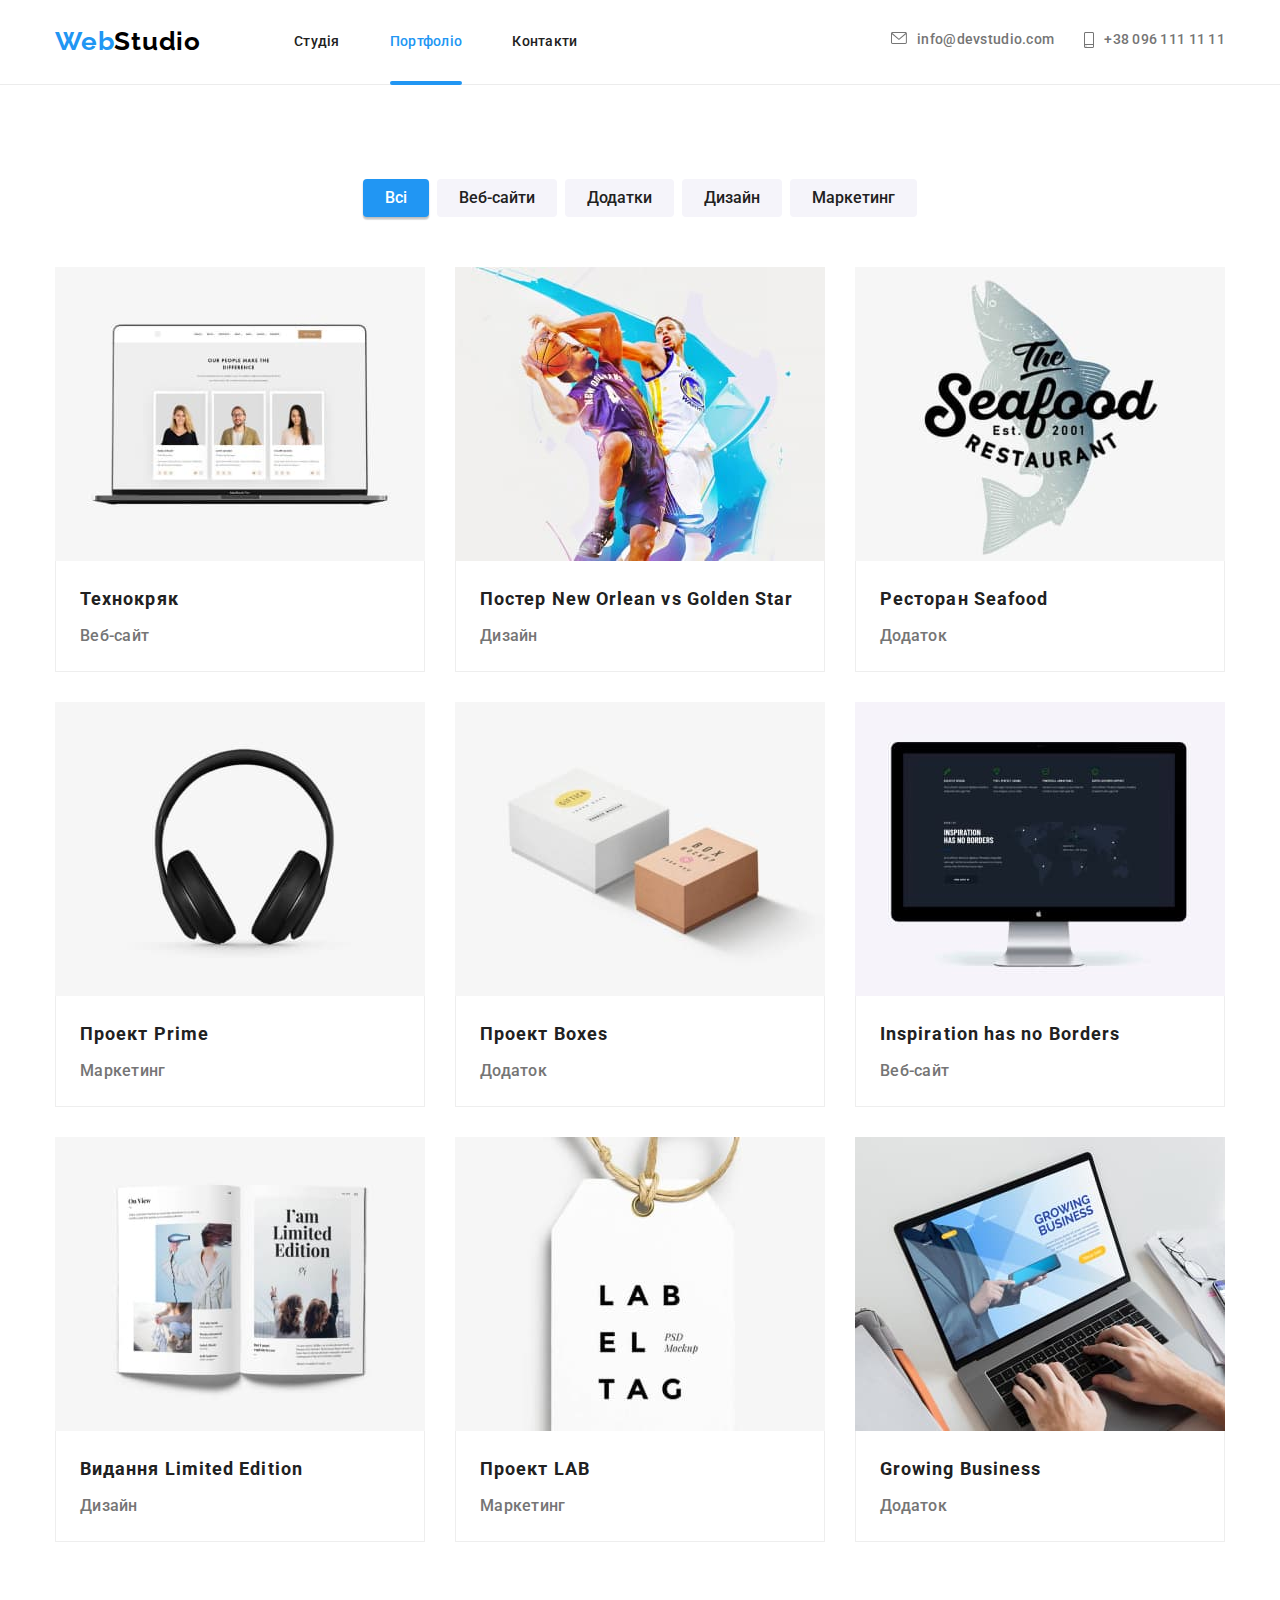
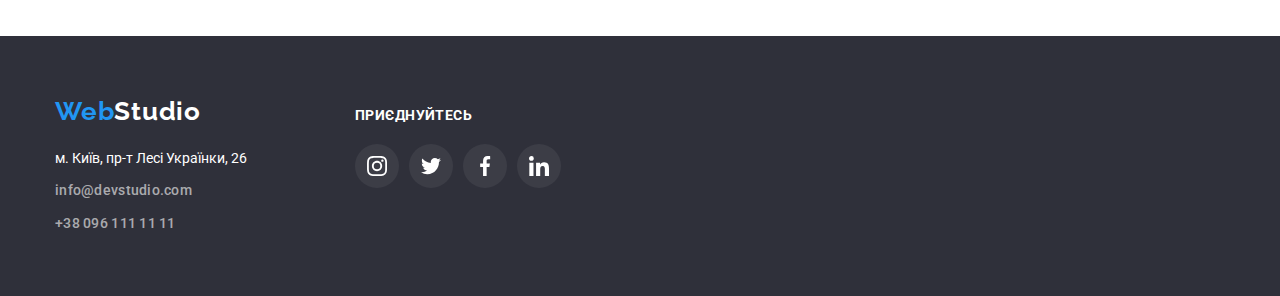
==== portfolio.html @ 5dd77292 "Зберігає зміни" ====
<!DOCTYPE html>
<html lang="uk">
  <head>
    <meta charset="UTF-8" />
    <meta http-equiv="X-UA-Compatible" content="IE=edge" />
    <meta name="viewport" content="width=device-width, initial-scale=1.0" />
    <title>Портфоліо</title>
    <link rel="preconnect" href="https://fonts.gstatic.com" />
    <link
      href="https://fonts.googleapis.com/css2?family=Raleway:wght@700&family=Roboto:wght@400;500;700;900&display=swap"
      rel="stylesheet"
    />
    <link
      rel="stylesheet"
      href="https://cdnjs.cloudflare.com/ajax/libs/modern-normalize/1.0.0/modern-normalize.min.css"
    />
    <link rel="stylesheet" href="./css/styles.css" />
  </head>
  <body>
    <header class="page-header">
      <div class="container main-nav">
        <nav class="nav">
          <a href="./index.html" class="logo"
            >Web<span class="studio">Studio</span>
          </a>
          <ul class="site-nav list">
            <li class="item">
              <a href="index.html" class="link">Студія</a>
            </li>
            <li class="item">
              <a href="portfolio.html" class="link current">Портфоліо</a>
            </li>
            <li class="item"><a href="Контакти" class="link">Контакти</a></li>
          </ul>
        </nav>
        <ul class="contacts-list list">
          <li class="item">
            <a href="mailto:info@devstudio.com" class="link">
              <span>
                <svg class="mail-icon" width="16" height="12">
                  <use href="./images/sprite.svg#icon-envelope"></use>
                </svg>
              </span>
              info@devstudio.com
            </a>
          </li>
          <li class="item">
            <a href="tel:+380961111111" class="link"
              ><span>
                <svg class="mail-icon" width="10" height="16">
                  <use href="./images/sprite.svg#icon-smartphone"></use>
                </svg>
              </span>
              +38 096 111 11 11
            </a>
          </li>
        </ul>
      </div>
    </header>
    <main>
      <section class="section">
        <div class="container portfolio">
          <h1 class="visually-hidden">Портфоліо</h1>
          <ul class="filters-list list">
            <li class="item">
              <button type="button" class="filter current">Всі</button>
            </li>
            <li class="item">
              <button type="button" class="filter">Веб-сайти</button>
            </li>
            <li class="item">
              <button type="button" class="filter">Додатки</button>
            </li>
            <li class="item">
              <button type="button" class="filter">Дизайн</button>
            </li>
            <li class="item">
              <button type="button" class="filter">Маркетинг</button>
            </li>
          </ul>
          <ul class="projects-list list">
            <li class="item">
              <a href="" class="link">
                <div class="project">
                  <img
                    src="./images/cards.jpg"
                    alt="Cards"
                    width="370"
                    class="illustration"
                  />
                  <div class="overlay">
                    <p class="overlay-content">
                      Технохряк це сучасний майданчик розповсюдження
                      коронавірусу. Компанії використовують цю платформу для
                      цифрового шпіонажу та атак на захищені сервери
                      конкурентів)
                    </p>
                  </div>
                </div>
                <div class="item-content">
                  <h2 class="name">Технокряк</h2>
                  <p class="description">Веб-сайт</p>
                </div>
              </a>
            </li>
            <li class="item">
              <a href="" class="link">
                <div class="project">
                  <img
                    src="./images/basketballers.jpg"
                    alt="Basketballers"
                    width="370"
                    class="illustration"
                  />
                  <div class="overlay">
                    <p class="overlay-content">
                      Технохряк це сучасний майданчик розповсюдження
                      коронавірусу. Компанії використовують цю платформу для
                      цифрового шпіонажу та атак на захищені сервери
                      конкурентів)
                    </p>
                  </div>
                </div>
                <div class="item-content">
                  <h2 class="name">Постер New Orlean vs Golden Star</h2>
                  <p class="description">Дизайн</p>
                </div>
              </a>
            </li>
            <li class="item">
              <a href="" class="link">
                <div class="project">
                  <img
                    src="./images/fish.jpg"
                    alt="Fish"
                    width="370"
                    class="illustration"
                  />
                  <div class="overlay">
                    <p class="overlay-content">
                      Технохряк це сучасний майданчик розповсюдження
                      коронавірусу. Компанії використовують цю платформу для
                      цифрового шпіонажу та атак на захищені сервери
                      конкурентів)
                    </p>
                  </div>
                </div>
                <div class="item-content">
                  <h2 class="name">Ресторан Seafood</h2>
                  <p class="description">Додаток</p>
                </div>
              </a>
            </li>
            <li class="item">
              <a href="" class="link">
                <div class="project">
                  <img
                    src="./images/headphones.jpg"
                    alt="Headphones"
                    width="370"
                    class="illustration"
                  />
                  <div class="overlay">
                    <p class="overlay-content">
                      Технохряк це сучасний майданчик розповсюдження
                      коронавірусу. Компанії використовують цю платформу для
                      цифрового шпіонажу та атак на захищені сервери
                      конкурентів)
                    </p>
                  </div>
                </div>
                <div class="item-content">
                  <h2 class="name">Проект Prime</h2>
                  <p class="description">Маркетинг</p>
                </div>
              </a>
            </li>
            <li class="item">
              <a href="" class="link">
                <div class="project">
                  <img
                    src="./images/boxes.jpg"
                    alt="Boxes"
                    width="370"
                    class="illustration"
                  />
                  <div class="overlay">
                    <p class="overlay-content">
                      Технохряк це сучасний майданчик розповсюдження
                      коронавірусу. Компанії використовують цю платформу для
                      цифрового шпіонажу та атак на захищені сервери
                      конкурентів)
                    </p>
                  </div>
                </div>
                <div class="item-content">
                  <h2 class="name">Проект Boxes</h2>
                  <p class="description">Додаток</p>
                </div>
              </a>
            </li>
            <li class="item">
              <a href="" class="link">
                <div class="project">
                  <img
                    src="./images/display.jpg"
                    alt="Display"
                    width="370"
                    class="illustration"
                  />
                  <div class="overlay">
                    <p class="overlay-content">
                      Технохряк це сучасний майданчик розповсюдження
                      коронавірусу. Компанії використовують цю платформу для
                      цифрового шпіонажу та атак на захищені сервери
                      конкурентів)
                    </p>
                  </div>
                </div>
                <div class="item-content">
                  <h2 class="name">Inspiration has no Borders</h2>
                  <p class="description">Веб-сайт</p>
                </div>
              </a>
            </li>
            <li class="item">
              <a href="" class="link">
                <div class="project">
                  <img
                    src="./images/magazine.jpg"
                    alt="Magazine"
                    width="370"
                    class="illustration"
                  />
                  <div class="overlay">
                    <p class="overlay-content">
                      Технохряк це сучасний майданчик розповсюдження
                      коронавірусу. Компанії використовують цю платформу для
                      цифрового шпіонажу та атак на захищені сервери
                      конкурентів)
                    </p>
                  </div>
                </div>
                <div class="item-content">
                  <h2 class="name">Видання Limited Edition</h2>
                  <p class="description">Дизайн</p>
                </div>
              </a>
            </li>
            <li class="item">
              <a href="" class="link">
                <div class="project">
                  <img
                    src="./images/label.jpg"
                    alt="Label"
                    width="370"
                    class="illustration"
                  />
                  <div class="overlay">
                    <p class="overlay-content">
                      Технохряк це сучасний майданчик розповсюдження
                      коронавірусу. Компанії використовують цю платформу для
                      цифрового шпіонажу та атак на захищені сервери
                      конкурентів)
                    </p>
                  </div>
                </div>
                <div class="item-content">
                  <h2 class="name">Проект LAB</h2>
                  <p class="description">Маркетинг</p>
                </div>
              </a>
            </li>
            <li class="item">
              <a href="" class="link">
                <div class="project">
                  <img
                    src="./images/laptop.jpg"
                    alt="Laptop"
                    width="370"
                    class="illustration"
                  />
                  <div class="overlay">
                    <p class="overlay-content">
                      Технохряк це сучасний майданчик розповсюдження
                      коронавірусу. Компанії використовують цю платформу для
                      цифрового шпіонажу та атак на захищені сервери
                      конкурентів)
                    </p>
                  </div>
                </div>
                <div class="item-content">
                  <h2 class="name">Growing Business</h2>
                  <p class="description">Додаток</p>
                </div>
              </a>
            </li>
          </ul>
        </div>
      </section>
    </main>
    <footer class="footer">
      <div class="container">
        <div class="footer-blocks">
          <a href="./index.html" class="logo secondary"
            >Web<span class="studio-footer">Studio</span></a
          >
          <address class="footer-text">
            <p class="adress">м. Київ, пр-т Лесі Українки, 26</p>
            <ul class="footer-list list">
              <li class="mail">
                <a href="mailto:info@devstudio.com" class="link"
                  >info@devstudio.com</a
                >
              </li>
              <li>
                <a href="tel:+380961111111" class="link">+38 096 111 11 11</a>
              </li>
            </ul>
          </address>
        </div>
        <div class="footer-blocks secondary">
          <p class="join">приєднуйтесь</p>
          <ul class="links-list list">
            <li class="footer-link">
              <a href="" class="link-background"
                ><svg class="link-icon">
                  <use href="./images/sprite.svg#icon-instagram-footer"></use>
                </svg>
              </a>
            </li>
            <li class="footer-link">
              <a href="" class="link-background"
                ><svg class="link-icon">
                  <use href="./images/sprite.svg#icon-twitter-footer"></use>
                </svg>
              </a>
            </li>
            <li class="footer-link">
              <a href="" class="link-background"
                ><svg class="link-icon">
                  <use href="./images/sprite.svg#icon-facebook-footer"></use>
                </svg>
              </a>
            </li>
            <li class="footer-link">
              <a href="" class="link-background"
                ><svg class="link-icon">
                  <use
                    href="./images/sprite.svg#icon-linkedin-footer"
                    class="link-icon"
                  ></use>
                </svg>
              </a>
            </li>
          </ul>
        </div>
      </div>
    </footer>
  </body>
</html>
---- css/styles.css ----
/* колір основного тексту #212121 */
/* вторинний колір #252525 */
/* колір фону #FFFFFF */
/* вторинний колір фону #F5F4FA */

:root {
  --primary-text-color: #757575;
  --title-text-color: #212121;
  --icons-color: #afb1ba;
  --accent-color: #2196f3;
  --primary-background-color: #ffffff;
  --secondary-background-color: #f5f4fa;
  --logo-header-color: #000000;
}

body {
  background-color: var(--primary-background-color);
  color: var(--primary-text-color);

  font-family: Roboto, sans-serif;
}

h1,
h2,
h3,
p,
b {
  margin-top: 0;
  margin-bottom: 0;
}

textarea {
  resize: none;
}

.visually-hidden {
  position: absolute !important;
  clip: rect(1px 1px 1px 1px);
  clip: rect(1px, 1px, 1px, 1px);
  padding: 0 !important;
  border: 0 !important;
  height: 1px !important;
  width: 1px !important;
  overflow: hidden;
}

.link {
  font-weight: 500;
  font-size: 14px;
  line-height: 1.14;
  letter-spacing: 0.02em;
  text-decoration: none;

  transition: color 250ms cubic-bezier(0.4, 0, 0.2, 1);
}

.footer-list .link:hover,
.footer-list .link:focus,
.contacts-list .link:hover,
.contacts-list .link:focus,
.site-nav .link:hover,
.site-nav .link:focus {
  color: var(--accent-color);
}

.list {
  padding: 0;
  margin: 0;

  list-style: none;
}

.container {
  margin-left: auto;
  margin-right: auto;
  width: 1200px;
  padding-left: 15px;
  padding-right: 15px;
}

/* Page header */

.page-header {
  border-bottom: 1px solid #ececec;
}

.page-header .main-nav {
  display: flex;
  align-items: center;
}

.page-header .nav {
  display: flex;
  align-items: center;
}

.logo {
  padding-top: 24px;
  padding-bottom: 25px;
  color: var(--accent-color);

  font-family: Raleway, sans-serif;
  text-decoration: none;
  font-weight: 700;
  font-size: 26px;
  line-height: 1.19;
  letter-spacing: 0.03em;
}

.logo.secondary {
  padding-top: 0;
  padding-bottom: 0;
}

.logo .studio {
  color: var(--logo-header-color);
}

.logo .studio-footer {
  color: var(--primary-background-color);
}

/* Site nav */
.site-nav {
  display: flex;
  margin-left: 93px;
}

.site-nav .item + .item {
  margin-left: 50px;
}

.site-nav .link {
  display: block;
  padding-top: 32px;
  padding-bottom: 32px;

  color: var(--title-text-color);
}

.site-nav .link.current {
  color: var(--accent-color);
  content: '';
  display: block;
  position: relative;
}

.site-nav .link.current::after {
  position: absolute;
  display: flex;
  content: '';
  bottom: -3px;
  left: 0;
  height: 4px;
  width: 100%;
  border: 2px solid var(--accent-color);
  border-radius: 2px;
  background-color: var(--accent-color);
}

/* Contacts list */

.contacts-list {
  display: flex;
  margin-left: auto;
}

.contacts-list .link {
  display: flex;
  padding-top: 32px;
  padding-bottom: 32px;
  color: var(--primary-text-color);
}

.mail-icon {
  display: inline-block;
  margin-right: 10px;
  fill: currentColor;
}

.contacts-list .item + .item {
  margin-left: 30px;
}

/* Hero */

.hero {
  margin-left: auto;
  margin-right: auto;
  padding-top: 200px;
  padding-bottom: 200px;
  max-width: 1600px;
  min-height: 600px;
  background-image: linear-gradient(
      rgba(47, 48, 58, 0.4),
      rgba(47, 48, 58, 0.4)
    ),
    url(../images/img.jpg);
  background-color: #c4c4c4;

  text-align: center;
}

.hero .hero-title {
  width: 696px;
  margin-left: auto;
  margin-right: auto;
  margin-top: 0;
  margin-bottom: 30px;
  font-weight: 900;
  font-size: 44px;
  line-height: 1.36;
  letter-spacing: 0.06em;
  text-transform: uppercase;
  color: var(--primary-background-color);
}

/* Section */

.section {
  padding-top: 94px;
  padding-bottom: 94px;
}

.section-title {
  margin-top: 0;
  margin-bottom: 50px;
  font-size: 36px;
  line-height: 1.17;
  text-align: center;
  letter-spacing: 0.03em;
  color: var(--title-text-color);
}

/* Features */

.feature-list {
  display: flex;
}

.feature-list .item {
  width: 270px;
  margin-right: 30px;
}

.feature-list .item::before {
  display: block;
  margin-bottom: 30px;
  content: '';
  height: 120px;
  background-color: var(--secondary-background-color);

  background-size: 70px 70px;
  background-repeat: no-repeat;
  background-position: center;
}

.icon-antenna::before {
  background-image: url(../images/svg/antenna.svg);
}

.icon-clock::before {
  background-image: url(../images/svg/clock.svg);
}

.icon-diagram::before {
  background-image: url(../images/svg/diagram.svg);
}

.icon-astronaut::before {
  background-image: url(../images/svg/astronaut.svg);
}

.feature-list .item:nth-child(4n) {
  margin-right: 0;
}

.feature-list .title {
  font-weight: 700;
  font-size: 14px;
  line-height: 1.14;
  text-transform: uppercase;
}

.feature-list .text {
  margin-top: 0;
  font-size: 14px;
  line-height: 1.71;
}

/* Works */

.work {
  padding-top: 0;
}

.work-list {
  display: flex;
}

.work-list .item {
  width: 370px;
  margin-right: 30px;

  position: relative;
}

.work-list .item:nth-child(3n) {
  margin-right: 0;
}

.work-list .image {
  display: block;
}

.work-list .description {
  position: absolute;
  display: inline-block;
  bottom: 0;
  width: 100%;
  padding-top: 27px;
  padding-bottom: 27px;

  font-weight: 700;
  font-size: 14px;
  line-height: 16px;
  text-align: center;
  letter-spacing: 0.03em;
  text-transform: uppercase;

  color: var(--primary-background-color);
  background-color: rgba(47, 48, 58, 0.8);
}

/* Team */

.team {
  background: var(--secondary-background-color);
  text-align: center;
}

.team-list {
  display: flex;
}

.team-list .item {
  width: 270px;
  margin-right: 30px;
  background-color: var(--primary-background-color);

  box-shadow: 0px 1px 3px rgba(0, 0, 0, 0.12), 0px 1px 1px rgba(0, 0, 0, 0.14),
    0px 2px 1px rgba(0, 0, 0, 0.2);
  border-radius: 0px 0px 4px 4px;
}

.team-list .item:nth-child(4n) {
  margin-right: 0;
}

.team-content {
  padding: 30px 32px;
}

.title {
  margin-top: 0;
  margin-bottom: 10px;
  font-weight: 500;
  font-size: 16px;
  line-height: 1.19;
  color: var(--title-text-color);
}

.team-list .profession {
  margin-top: 0;
  margin-bottom: 16px;
  font-size: 16px;
  line-height: 1.19;
  text-decoration: none;
  color: var(--primary-text-color);
}

.team-list .photo {
  display: block;
  margin-top: 0;
  margin-bottom: 0;
}

.team-links {
  display: flex;
}

.team-links :nth-child(4n) {
  margin-right: 0;
}

.card-link {
  display: flex;
  margin-right: 10px;
  color: var(-);
}

.card-icon {
  width: 20px;
  height: 20px;
  fill: currentColor;
}

.background-icon {
  display: flex;
  border-radius: 50%;
  width: 44px;
  height: 44px;
  justify-content: center;
  align-items: center;
  color: var(--icons-color);
  background-color: var(--primary-background-color);

  transition: background-color 250ms cubic-bezier(0.4, 0, 0.2, 1),
    color 250ms cubic-bezier(0.4, 0, 0.2, 1);
}

.background-icon:hover,
.background-icon:focus {
  background-color: var(--accent-color);

  color: var(--primary-background-color);
}

/* Постійні клієнти */

.clients-list {
  display: flex;
}

.client {
  margin-right: 30px;
}

.client:nth-child(6n) {
  margin-right: 0;
}

.client-link {
  display: flex;
  justify-content: center;
  align-items: center;
  background-color: var(--primary-background-color);
  fill: var(--icons-color);
  width: 170px;
  height: 92px;
  border: 1px solid var(--icons-color);
  border-radius: 4px;

  transition: fill 250ms cubic-bezier(0.4, 0, 0.2, 1),
    border-color 250ms cubic-bezier(0.4, 0, 0.2, 1);
}

.client-icon {
  max-width: 106px;
  max-height: 60px;

  align-self: center;
}

.client-link:hover,
.client-link:focus {
  fill: var(--accent-color);
  border-color: var(--accent-color);
}

/* Footer */

.footer > .container {
  display: flex;
  align-items: baseline;
}

.footer-blocks {
  width: 270px;
  margin-right: 30px;
}

.footer-blocks:nth-child(3n) {
  margin: 0;
}

.footer {
  background: #2f303a;
  padding-top: 60px;
  padding-bottom: 60px;
}

.footer-text {
  font-style: normal;
  margin-top: 20px;
}

.adress {
  margin-bottom: 9px;
  font-size: 14px;
  line-height: 1.71;
  color: var(--primary-background-color);
}

.mail {
  margin-bottom: 9px;
}

.footer-list .link {
  color: rgba(255, 255, 255, 0.6);
  font-size: 14px;
  line-height: 1.71;
}

.join {
  font-weight: 700;
  font-size: 14px;
  line-height: 1.14;
  letter-spacing: 0.03em;
  text-transform: uppercase;
  margin-bottom: 20px;
  color: var(--primary-background-color);
}

.links-list {
  display: flex;
}

.footer-link {
  margin-right: 10px;
}

.footer-link :nth-child(4n) {
  margin-right: 0;
}

.link-background:hover,
.link-background:focus {
  background-color: var(--accent-color);
}

.link-background {
  display: flex;
  background-color: #ffffff10;
  border-radius: 50%;
  width: 44px;
  height: 44px;
  justify-content: center;
  align-items: center;

  transition: background-color 250ms cubic-bezier(0.4, 0, 0.2, 1);
}

.link-icon {
  width: 20px;
  height: 20px;
  fill: var(--primary-background-color);
}

.footer-blocks.form {
  width: 570px;
}

.footer-form {
  display: flex;
}

.footer-form-field {
  margin-right: 12px;
}

.footer-form-field input {
  width: 358px;
  height: 50px;
  background-color: transparent;
  border: 1px solid rgba(255, 255, 255, 0.3);
  box-sizing: border-box;
  filter: drop-shadow(0px 4px 4px rgba(0, 0, 0, 0.15));
  border-radius: 4px;
  padding-top: 15px;
  padding-bottom: 15px;
  padding-left: 16px;
}

.footer-form-field input::placeholder {
  font-size: 16px;
  line-height: 1.25;
  letter-spacing: 0.03em;
  color: rgba(255, 255, 255, 0.6);
}

.footer-button {
  background-color: var(--accent-color);
  color: var(--primary-background-color);
  display: flex;
  align-items: center;
  padding: 10px 28px;
  font-weight: 700;
  font-size: 16px;
  line-height: 1, 87;
  text-align: center;
  letter-spacing: 0.06em;

  box-shadow: 0px 4px 4px rgba(0, 0, 0, 0.15);
  border-radius: 4px;
  border: transparent;
  cursor: pointer;
}

.footer-icon {
  width: 24px;
  height: 24px;
  fill: var(--primary-background-color);
  margin-left: 10px;
}

/* ПОРТФОЛІО */

.filters-list {
  display: flex;
  justify-content: center;
  margin-bottom: 50px;
}

.filters-list .item {
  margin-right: 8px;
}

.filters-list .item:nth-child(5n) {
  margin-right: 0;
}

.filters-list .filter {
  min-width: none;
  display: inline-block;
  padding: 6px 22px;
  font-weight: 500;
  font-size: 16px;
  line-height: 1.62;
  text-align: center;
  color: var(--title-text-color);
  background-color: var(--secondary-background-color);
  border: transparent;
  border-radius: 4px;
  cursor: pointer;

  transition: background-color 250ms cubic-bezier(0.4, 0, 0.2, 1),
    color 250ms cubic-bezier(0.4, 0, 0.2, 1),
    box-shadow 250ms cubic-bezier(0.4, 0, 0.2, 1);
}

.filters-list .filter.current {
  color: var(--primary-background-color);
  background-color: var(--accent-color);
  box-shadow: 0px 3px 1px rgba(0, 0, 0, 0.1), 0px 1px 2px rgba(0, 0, 0, 0.08),
    0px 2px 2px rgba(0, 0, 0, 0.12);
}

.filters-list .filter:hover,
.filters-list .filter:focus {
  color: var(--primary-background-color);
  background-color: var(--accent-color);
  box-shadow: 0px 3px 1px rgba(0, 0, 0, 0.1), 0px 1px 2px rgba(0, 0, 0, 0.08),
    0px 2px 2px rgba(0, 0, 0, 0.12);
}

.projects-list {
  display: flex;
  flex-wrap: wrap;
}

.projects-list .item {
  width: 370px;
  margin-right: 30px;
  margin-bottom: 30px;
}

.projects-list .item:nth-child(3n) {
  margin-right: 0;
}

.projects-list .item:nth-last-child(-n + 3) {
  margin-bottom: 0;
}

.projects-list .link {
  text-decoration: none;
  display: block;

  transition: box-shadow 250ms cubic-bezier(0.4, 0, 0.2, 1);
}

.projects-list .project:hover::before,
.projects-list .project:focus::before {
  opacity: 0.9;
}

.projects-list .overlay {
  position: absolute;
  top: 0;
  left: 0;
  right: 0;
  bottom: 0;
  /* width: 100%;
  height: 100%; */
  background-color: var(--accent-color);
  transform: translateY(100%);
  display: flex;
  opacity: 0;

  justify-content: center;
  align-items: center;

  transition: opacity 250ms cubic-bezier(0.4, 0, 0.2, 1),
    transform 250ms cubic-bezier(0.4, 0, 0.2, 1);
}

.projects-list .link:hover .overlay,
.projects-list .link:focus .overlay {
  opacity: 0.9;
  transform: translateY(0);
}

.projects-list .overlay-content {
  font-weight: 400;
  font-size: 18px;
  line-height: 1.56;
  letter-spacing: 0.03em;

  width: 322px;
  height: 168px;

  color: #ffffff;
}

.projects-list .project {
  position: relative;
  overflow: hidden;
}

.projects-list .link:hover,
.projects-list .link:focus {
  box-shadow: 0px 1px 1px rgba(0, 0, 0, 0.12), 0px 4px 4px rgba(0, 0, 0, 0.06),
    1px 4px 6px rgba(0, 0, 0, 0.16);

  opacity: 0.9;
}

.projects-list .illustration {
  display: block;
}

.item-content {
  width: 370px;
  border: 1px solid #eeeeee;

  border-top: transparent;
  padding: 20px 24px;
}

.projects-list .name {
  font-weight: 700;
  font-size: 18px;
  line-height: 2;
  letter-spacing: 0.06em;
  color: var(--title-text-color);
  margin-bottom: 4px;
}

.projects-list .description {
  font-size: 16px;
  line-height: 1.87;
  color: var(--primary-text-color);
}

/* Button */
.button {
  padding: 10px 32px;
  color: var(--primary-background-color);
  background-color: var(--accent-color);
  border: transparent;
  border-radius: 4px;
  font-weight: 700;
  font-size: 16px;
  line-height: 1.87;
  align-items: center;
  text-align: center;
  letter-spacing: 0.06em;
  cursor: pointer;
}

/* Modal window */
.backdrop {
  position: fixed;
  top: 0;
  left: 0;
  width: 100%;
  height: 100%;
  background-color: rgba(0, 0, 0, 0.2);

  opacity: 1;
  transition: opacity 250ms cubic-bezier(0.4, 0, 0.2, 1),
    visibility 250ms cubic-bezier(0.4, 0, 0.2, 1);
}

.backdrop.is-hidden {
  opacity: 0;
  pointer-events: none;
  visibility: hidden;
}

.backdrop.is-hidden .modal {
  transform: scale(0.9) translate(-50%, -50%);
}

.modal {
  position: relative;
  max-height: 100vh;
  overflow-y: auto;
  width: 528px;
  height: 581px;
  background-color: var(--primary-background-color);

  display: flex;
  justify-content: flex-end;
  align-items: flex-start;
  position: absolute;
  top: 50%;
  left: 50%;

  transform: translate(-50%, -50%) scale(1);
  transition: transform 250ms cubic-bezier(0.4, 0, 0.2, 1);
}

.close {
  position: absolute;
  display: flex;
  justify-content: center;
  align-items: center;
  display: block;
  border-radius: 50%;
  border: 1px solid rgba(0, 0, 0, 0.1);
  margin-top: 8px;
  margin-right: 8px;
  width: 30px;
  height: 30px;
  background-color: #fff;
}

.close-modal {
  width: 18px;
  height: 18px;
  fill: var(--logo-header-color);
}

.modal-form {
  /* width: 100%; */
  min-width: 448px;
  outline: 1px solid orangered;
  margin-left: auto;
  margin-right: auto;
  padding: 40px;
  align-self: center;
}

.form-title {
  display: flex;
  margin-bottom: 12px;
  justify-content: center;
  font-weight: 700;
  font-size: 20px;
  line-height: 1.15;
  letter-spacing: 0.03em;
  text-align: center;

  color: var(--title-text-color);
}

.form-field {
  outline: 1px solid blue;
  margin-bottom: 10px;
  display: flex;
  flex-direction: column-reverse;
}

.form-field.check {
  display: flex;
  flex-direction: row;
  align-items: center;
  margin-bottom: 30px;
}

.form-label {
  margin-bottom: 4px;

  font-size: 12px;
  line-height: 1.2;
  letter-spacing: 0.01em;

  transition: color 250ms cubic-bezier(0.4, 0, 0.2, 1);
}

.form-label.check {
  font-size: 14px;
  line-height: 1.71;
  letter-spacing: 0.03em;
}

.form-input {
  margin: 0;
  padding: 0;
  height: 40px;

  border: 1px solid rgba(33, 33, 33, 0.2);
  box-sizing: border-box;
  border-radius: 4px;
}

.form-input:focus + .form-label {
  color: var(--accent-color);
}

.form-field textarea:focus + .form-label {
  color: var(--accent-color);
}

.form-field textarea {
  height: 120px;
}

.form-field textarea::placeholder {
  font-size: 12px;
  line-height: 1.2;
  letter-spacing: 0.01em;
  color: rgba(117, 117, 117, 0.5);
}

.form-field .form-input[type='checkbox'] {
  width: 16px;
  height: 16px;
  margin-right: 8px;
}

.button.secondary {
  display: block;
  margin-left: auto;
  margin-right: auto;

  box-shadow: 0px 4px 4px rgba(0, 0, 0, 0.15);
  border-radius: 4px;
}
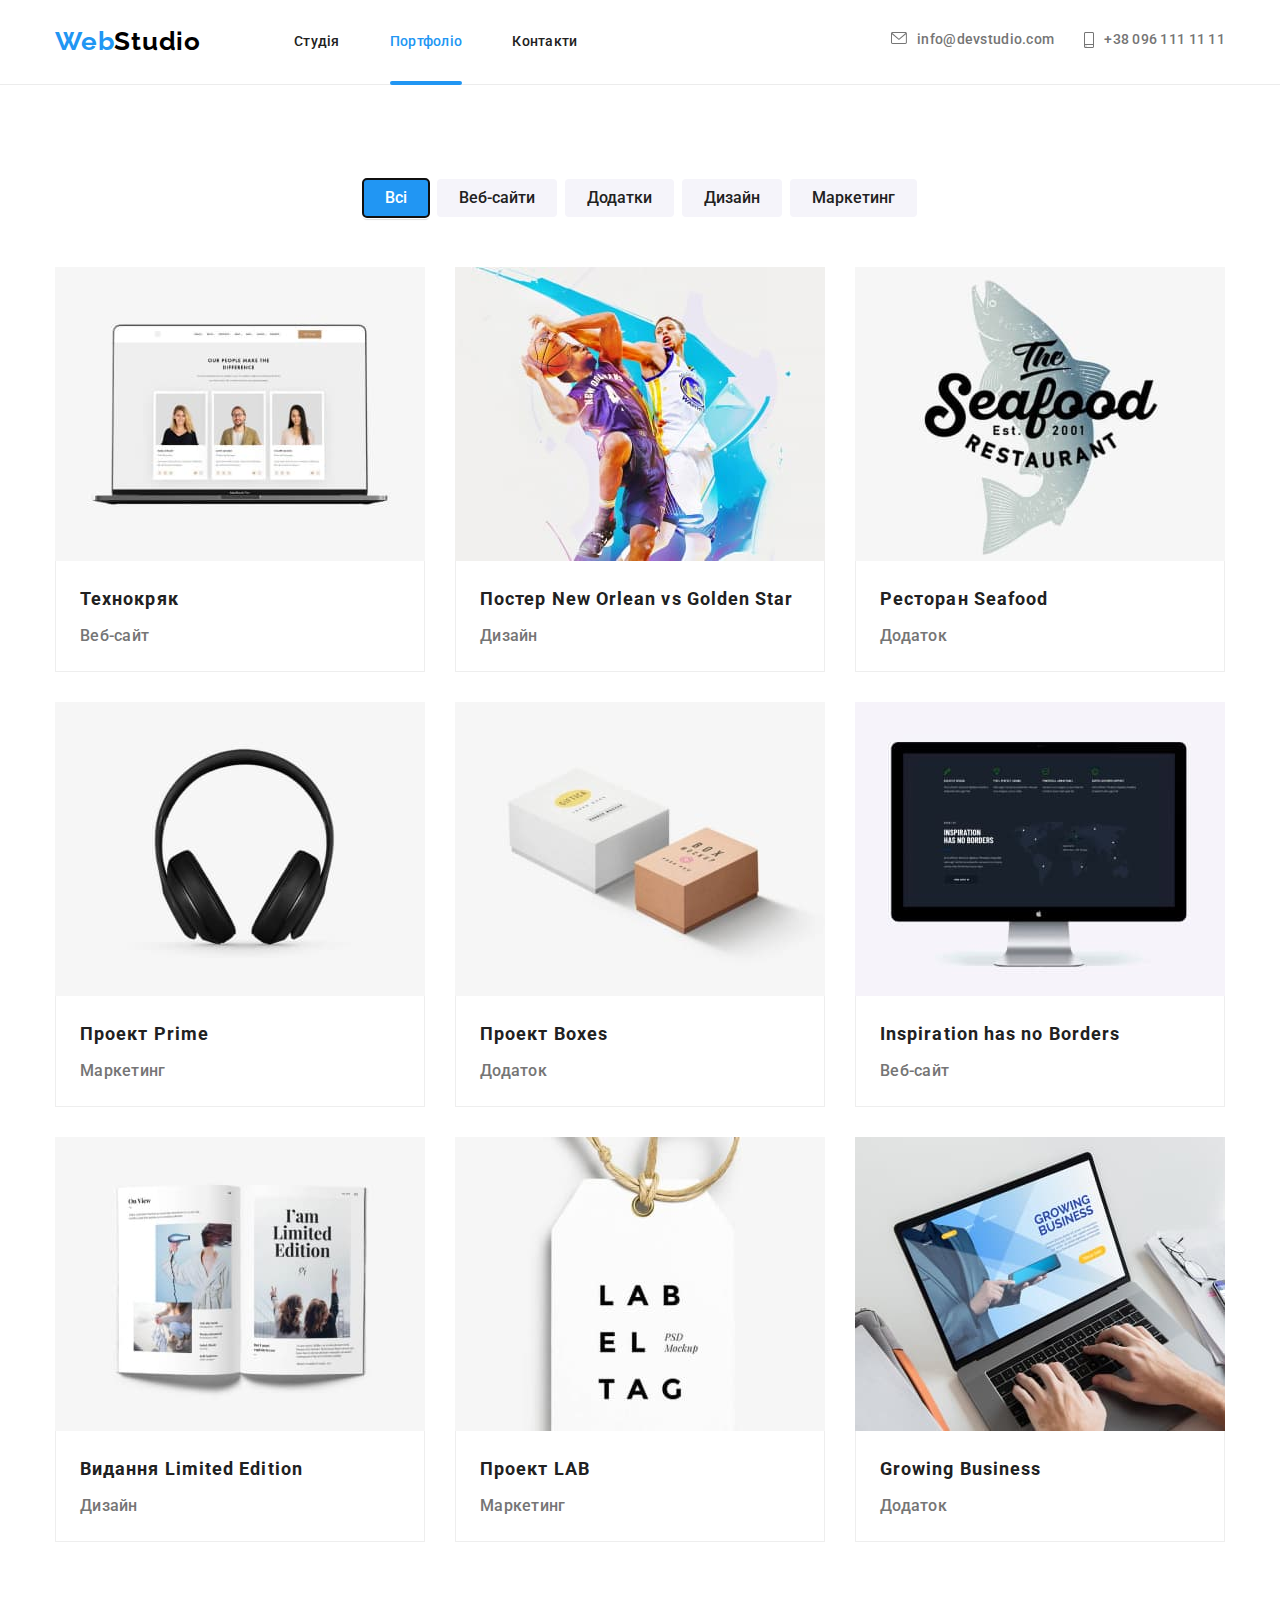
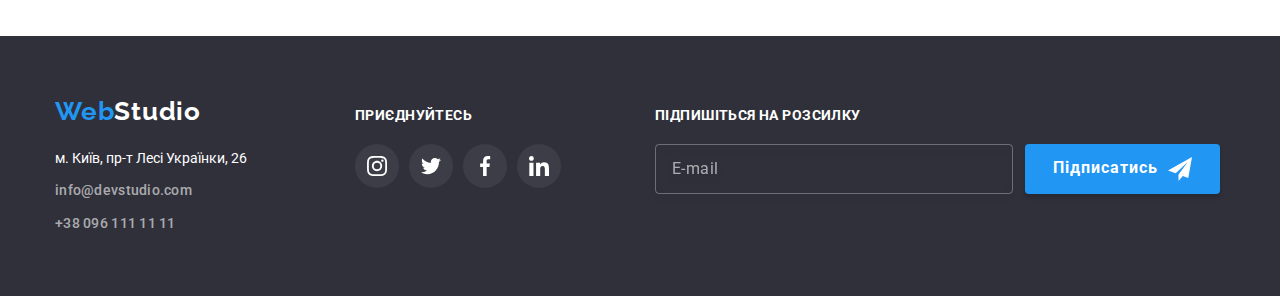
==== commit 5cff3a2e: "Виправляє помилки, зберігає зміни" ====
--- a/portfolio.html
+++ b/portfolio.html
@@ -63,7 +63,7 @@
           <h1 class="visually-hidden">Портфоліо</h1>
           <ul class="filters-list list">
             <li class="item">
-              <button type="button" class="filter current">Всі</button>
+              <button type="button" autofocus class="filter">Всі</button>
             </li>
             <li class="item">
               <button type="button" class="filter">Веб-сайти</button>
@@ -355,6 +355,33 @@
             </li>
           </ul>
         </div>
+        <div class="footer-blocks form">
+          <p class="join">підпишіться на розсилку</p>
+          <form
+            class="footer-form"
+            name="footer-form"
+            autocomplete="on"
+            novalidate
+          >
+            <div class="footer-form-field">
+              <label for="email" class="email"></label>
+              <input
+                class="footer-input"
+                type="mail"
+                name="email"
+                id="email"
+                placeholder="E-mail"
+              />
+            </div>
+
+            <button type="submit" class="footer-button">
+              Підписатись
+              <svg class="footer-icon">
+                <use href="./images/sprite.svg#icon-icon-send"></use>
+              </svg>
+            </button>
+          </form>
+        </div>
       </div>
     </footer>
   </body>
--- a/css/styles.css
+++ b/css/styles.css
@@ -315,16 +315,16 @@
 
 .work-list .description {
   position: absolute;
-  display: inline-block;
+  display: flex;
+  justify-content: center;
+  align-items: center;
   bottom: 0;
   width: 100%;
-  padding-top: 27px;
-  padding-bottom: 27px;
+  min-height: 70px;
 
   font-weight: 700;
   font-size: 14px;
   line-height: 16px;
-  text-align: center;
   letter-spacing: 0.03em;
   text-transform: uppercase;
 
@@ -649,13 +649,6 @@
     box-shadow 250ms cubic-bezier(0.4, 0, 0.2, 1);
 }
 
-.filters-list .filter.current {
-  color: var(--primary-background-color);
-  background-color: var(--accent-color);
-  box-shadow: 0px 3px 1px rgba(0, 0, 0, 0.1), 0px 1px 2px rgba(0, 0, 0, 0.08),
-    0px 2px 2px rgba(0, 0, 0, 0.12);
-}
-
 .filters-list .filter:hover,
 .filters-list .filter:focus {
   color: var(--primary-background-color);
@@ -844,19 +837,28 @@
   margin-right: 8px;
   width: 30px;
   height: 30px;
-  background-color: #fff;
+  color: var(--logo-header-color);
+  background-color: var(--primary-background-color);
+
+  transition: color 250ms cubic-bezier(0.4, 0, 0.2, 1);
+}
+
+.close:hover,
+.close:focus {
+  color: var(--accent-color);
+  cursor: pointer;
 }
 
 .close-modal {
+  display: flex;
   width: 18px;
   height: 18px;
-  fill: var(--logo-header-color);
+  fill: currentColor;
 }
 
 .modal-form {
   /* width: 100%; */
   min-width: 448px;
-  outline: 1px solid orangered;
   margin-left: auto;
   margin-right: auto;
   padding: 40px;
@@ -877,10 +879,12 @@
 }
 
 .form-field {
-  outline: 1px solid blue;
+  position: relative;
   margin-bottom: 10px;
   display: flex;
   flex-direction: column-reverse;
+
+  transition: color 250ms cubic-bezier(0.4, 0, 0.2, 1);
 }
 
 .form-field.check {
@@ -900,22 +904,65 @@
   transition: color 250ms cubic-bezier(0.4, 0, 0.2, 1);
 }
 
-.form-label.check {
+.form-label-check {
+  display: flex;
+  align-items: center;
   font-size: 14px;
   line-height: 1.71;
   letter-spacing: 0.03em;
+}
+
+.form-label-check::before {
+  content: '';
+  display: inline-block;
+  width: 16px;
+  height: 16px;
+  margin-right: 7px;
+  border: 1px solid var(--logo-header-color);
+  border-radius: 2px;
+  box-shadow: 0px 4px 4px rgba(0, 0, 0, 0.25);
+}
+
+.checkbox:checked + .form-label-check::before {
+  background-image: url(../images/checked-modal.svg);
+  background-repeat: no-repeat;
+  background-position: center;
+  background-size: contain;
+  background-color: var(--accent-color);
+  background-origin: border-box;
+  border-color: transparent;
+  border-radius: 2 px;
+}
+
+.check-link {
+  color: var(--accent-color);
+  text-decoration: underline;
+  margin-left: 4px;
 }
 
 .form-input {
   margin: 0;
   padding: 0;
   height: 40px;
+  padding-left: 42px;
+
+  transition: color 250ms cubic-bezier(0.4, 0, 0.2, 1),
+    outline-color 250ms cubic-bezier(0.4, 0, 0.2, 1);
 
   border: 1px solid rgba(33, 33, 33, 0.2);
   box-sizing: border-box;
   border-radius: 4px;
 }
 
+.form-input:hover,
+.form-input:focus {
+  cursor: pointer;
+}
+
+.form-input:focus {
+  outline-color: var(--accent-color);
+}
+
 .form-input:focus + .form-label {
   color: var(--accent-color);
 }
@@ -926,6 +973,19 @@
 
 .form-field textarea {
   height: 120px;
+
+  border: 1px solid rgba(33, 33, 33, 0.2);
+  box-sizing: border-box;
+  border-radius: 4px;
+
+  transition: outline-color 250ms cubic-bezier(0.4, 0, 0.2, 1);
+}
+
+.form-field textarea:focus,
+.form-field textarea:hover {
+  outline-color: var(--accent-color);
+  outline-width: 1px;
+  cursor: pointer;
 }
 
 .form-field textarea::placeholder {
@@ -935,10 +995,20 @@
   color: rgba(117, 117, 117, 0.5);
 }
 
-.form-field .form-input[type='checkbox'] {
-  width: 16px;
-  height: 16px;
-  margin-right: 8px;
+.modal-icon {
+  position: absolute;
+  top: 50%;
+  left: 12px;
+  display: inline-block;
+  width: 18px;
+  height: 18px;
+  color: var(--title-text-color);
+  transition: color 250ms cubic-bezier(0.4, 0, 0.2, 1);
+}
+
+.form-input:focus ~ .modal-icon {
+  color: var(--accent-color);
+  fill: currentColor;
 }
 
 .button.secondary {
